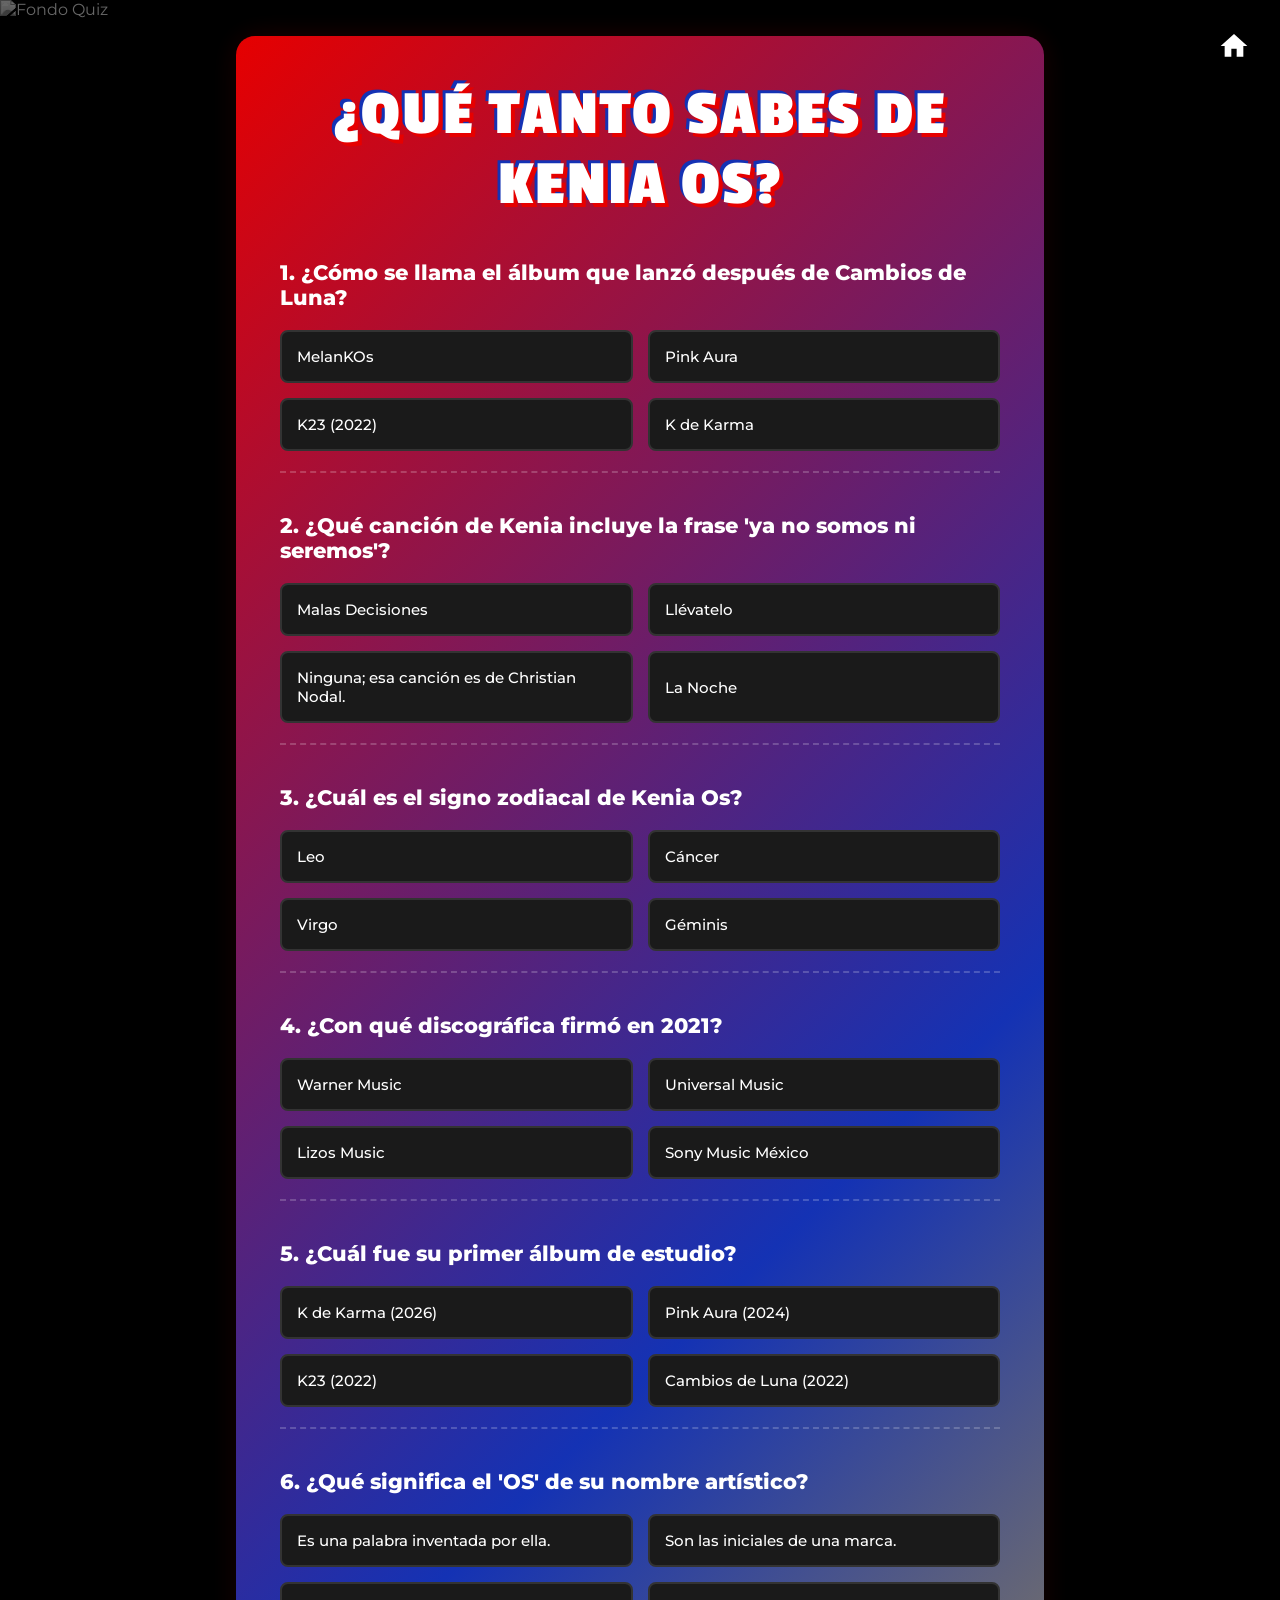
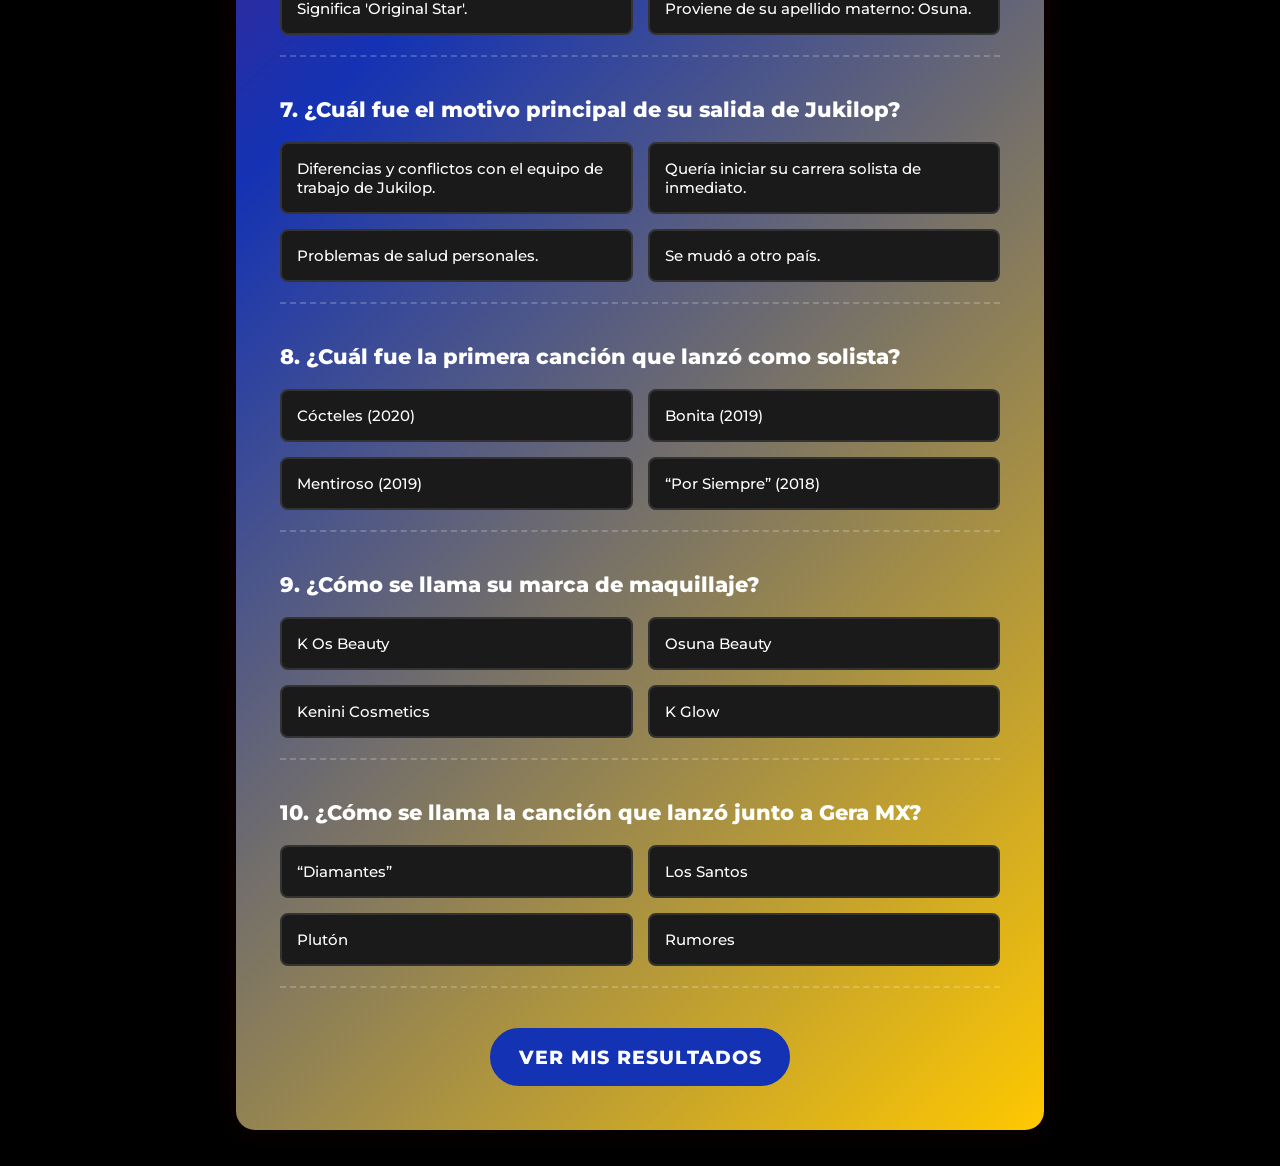
==== quiz.html @ 4f077325 "Add files via upload" ====
<!DOCTYPE html>
<html lang="es-MX">
<head>
    <meta charset="UTF-8">
    <meta name="viewport" content="width=device-width, initial-scale=1.0">
    <title>Quiz Kenini - K OS GLOW</title>
    
    <link rel="stylesheet" href="styles.css">
    
    <link rel="preconnect" href="https://fonts.googleapis.com">
    <link rel="preconnect" href="https://fonts.gstatic.com" crossorigin>
    <link href="https://fonts.googleapis.com/css2?family=Montserrat:wght@500;700;800&family=Passion+One:wght@400;700&display=swap" rel="stylesheet">
</head>
<body class="quiz-page" style="background: #000000;">

    <img class="quiz-bg" src="images/conciertos.jpeg" alt="Fondo Quiz" aria-hidden="true">
    <a href="index.html" class="home-button-corner" aria-label="Volver al inicio">
        <svg xmlns="http://www.w3.org/2000/svg" width="32" height="32" fill="#ffffff" viewBox="0 0 24 24" style="filter: drop-shadow(0px 2px 4px rgba(0,0,0,0.8));">
            <path d="M10 20v-6h4v6h5v-8h3L12 3 2 12h3v8z"/>
        </svg>
    </a>

    <main class="quiz-container">
        <h1 class="quiz-main-title">¿Qué tanto sabes de Kenia Os?</h1>
        
        <div id="quiz-form"></div>
        
        <button id="submit-quiz-btn" class="submit-btn" style="display: none;">Ver mis resultados</button>

        <div id="quiz-results" class="results-box" style="display: none;">
            
            <img id="result-gif" src="" alt="Reacción" style="display: block; margin: 0 auto 20px auto; width: 100%; max-width: 240px; height: auto; border-radius: 12px; border: 3px solid #ffc800; box-shadow: 0 8px 20px rgba(0,0,0,0.6); object-fit: cover;">
            
            <h2 id="score-text"></h2>
            <p id="rank-text"></p>
            <button onclick="location.reload()" class="submit-btn reload-btn">VOLVER A INTENTAR</button>
        </div>
    </main>

    <script src="quiz.js"></script>
</body>
</html>
---- styles.css ----
/* =========================================
   1. VARIABLES Y RESET
   ========================================= */
:root {
    /* El color vino oscuro de tu diseño */
    --kos-red: #840000; 
    --kos-dark-red: #5a0000;
    --kos-font: 'Passion One', impact, sans-serif;
}

* {
    margin: 0;
    padding: 0;
    box-sizing: border-box;
}

body {
    background-color: #000000;
    font-family: var(--kos-font);
    overflow-x: hidden;
}

/* =========================================
   2. SECCIÓN PORTADA (HERO)
   ========================================= */
.kos-hero {
    position: relative;
    width: 100%;
    height: 60vh; /* Ocupa un 60% del alto de la pantalla */
    min-height: 400px;
    display: flex;
    align-items: center;
    overflow: hidden;
}

.kos-hero-bg {
    position: absolute;
    top: 0;
    left: 0;
    width: 100%;
    height: 100%;
    object-fit: cover;
    object-position: center top;
    z-index: 1;
}

/* Letras alineadas verticalmente a la izquierda */
.kos-vertical-title {
    position: relative;
    z-index: 2;
    display: flex;
    flex-direction: column;
    margin-left: 8%;
    font-size: clamp(3rem, 6vw, 5rem);
    color: var(--kos-red);
    line-height: 0.8;
    text-shadow: 2px 2px 5px rgba(0, 0, 0, 0.8); /* Sombra oscura para destacar */
}

/* --- SECCIÓN 2: CINTILLO (BANNER) --- */
.kos-banner {
    background-color: var(--kos-red);
    padding: 15px 20px;
    text-align: center;
}

.kos-banner h2 {
    font-size: clamp(2rem, 4vw, 3.5rem);
    color: var(--kos-red); /* Ahora el texto es rojo */
    -webkit-text-stroke: 2.5px #ffffff; /* Ahora el contorno es blanco */
    letter-spacing: 2px;
    margin: 0;
    /* Agregamos una pequeña sombra oscura para darle la misma profundidad que en tu imagen */
    text-shadow: 3px 3px 5px rgba(0, 0, 0, 0.4);
}

/* =========================================
   4. SECCIÓN TARJETAS (GRID)
   ========================================= */
.kos-menu-section {
    position: relative;
    padding: 60px 20px 100px;
    min-height: 60vh;
    display: flex;
    justify-content: center;
    overflow: hidden;
}

/* El fondo desenfocado */
.kos-blur-bg {
    position: absolute;
    top: 0;
    left: 0;
    width: 100%;
    height: 100%;
    object-fit: cover;
    filter: blur(20px); /* Efecto borroso idéntico al de Canva */
    opacity: 0.7;
    z-index: 1;
}

.kos-grid {
    position: relative;
    z-index: 10;
    display: grid;
    grid-template-columns: repeat(4, 1fr);
    gap: 20px;
    align-items: start; /* Alinea los elementos desde arriba para permitir el salto */
    max-width: 1100px;
    width: 100%;
}

/* Efecto escalonado para las tarjetas pares */
.kos-card.card-down {
    margin-top: 40px; 
}

.kos-card {
    display: flex;
    flex-direction: column;
    align-items: center;
    text-decoration: none;
    transition: transform 0.3s ease;
}

.kos-card:hover {
    transform: translateY(-8px);
}

.kos-card-img {
    width: 100%;
    aspect-ratio: 2 / 3;
    border: 3px solid #ffffff;
    border-radius: 10px;
    overflow: hidden;
    margin: 10px 0; /* Margen simétrico para separar del texto arriba o abajo */
    box-shadow: 0px 10px 20px rgba(0, 0, 0, 0.5);
}

.kos-card-img img {
    width: 100%;
    height: 100%;
    object-fit: cover;
    transition: transform 0.4s ease;
}

.kos-card:hover .kos-card-img img {
    transform: scale(1.05);
}

.kos-card h3 {
    font-size: clamp(1.5rem, 2vw, 2rem);
    color: #ffffff;
    -webkit-text-stroke: 1.5px var(--kos-dark-red); /* Trazo rojo oscuro */
    letter-spacing: 1px;
    margin: 0;
    text-shadow: 2px 2px 4px rgba(0,0,0,0.5); /* Le da un poco más de relieve */
}

/* =========================================
   5. DISEÑO RESPONSIVO (Tablets y Celulares)
   ========================================= */

@media (max-width: 900px) {
    .kos-grid {
        grid-template-columns: repeat(2, 1fr); /* Pasa a 2 columnas */
        gap: 40px;
    }
}

@media (max-width: 500px) {
    .kos-hero {
        height: 45vh; /* Se hace más chica la foto principal */
    }
    .kos-grid {
        grid-template-columns: 1fr; /* Pasa a 1 sola columna */
        gap: 50px;
    }
    .kos-card-img {
        max-width: 320px; /* Limita el tamaño en celulares para que no se vea gigante */
    }
}

@media (max-width: 500px) {
    .kos-hero {
        height: 45vh; 
    }
    .kos-grid {
        grid-template-columns: 1fr; 
        gap: 50px;
    }
    .kos-card.card-down {
        margin-top: 0; /* Quitamos el salto escalonado en celulares */
    }
    .kos-card-img {
        max-width: 320px; 
    }
}

/* =========================================
   6. SECCIÓN: HISTORIA (K-OS GLOW)
   ========================================= */

/* Fondo específico para esta página */
body.history-page {
    background-color: #fdf9f9; /* Color rosado/crema muy pálido */
    position: relative;
}

/* Botón flotante de "Home" */
.home-button {
    position: absolute;
    top: 25px;
    right: 30px;
    z-index: 100;
    transition: transform 0.3s ease;
}

.home-button:hover {
    transform: scale(1.1);
}

/* Imagen superior (recorte) */
.history-hero {
    width: 100%;
    height: 35vh; /* Ocupa el 35% superior de la pantalla */
    min-height: 250px;
    overflow: hidden;
    background-color: #000;
}

.history-hero img {
    width: 100%;
    height: 100%;
    object-fit: cover; /* Asegura que el GIF llene todo el ancho sin deformarse */
    object-position: center center; /* ¡Esta es la clave! Centra el GIF exactamente a la mitad */
}

/* Contenedor central del texto */
.history-content {
    max-width: 800px; /* Evita que el texto se haga muy largo en monitores */
    margin: 0 auto;
    padding: 50px 20px 80px;
    text-align: center;
    position: relative;
    z-index: 10;
}

.history-title {
    font-family: 'Montserrat', sans-serif;
    font-weight: 800;
    font-size: clamp(1.8rem, 4vw, 2.5rem);
    color: var(--kos-red);
    margin-bottom: 40px;
    letter-spacing: 1px;
}

.history-text {
    font-family: 'Montserrat', sans-serif;
    font-weight: 700;
    font-size: 1.15rem;
    line-height: 1.6;
    color: var(--kos-red);
    text-align: justify; /* Justificado como en tu diseño */
    margin-bottom: 20px;
}

/* --- BLOQUE: YOUTUBE ERA --- */
.youtube-era-box {
    display: flex;
    justify-content: center;
    align-items: center;
    gap: 15px;
    margin: 50px 0;
}

.yt-icon {
    width: clamp(70px, 10vw, 100px);
    height: auto;
    object-fit: contain;
}

.yt-text-group {
    display: flex;
    flex-direction: column;
    align-items: flex-end; /* Alinea la palabra ERA a la derecha de YouTube */
}

.yt-word {
    font-family: 'Passion One', impact, sans-serif;
    font-size: clamp(4rem, 8vw, 6rem);
    color: #000000;
    line-height: 0.8;
    letter-spacing: 2px;
}

.era-word {
    font-family: 'Montserrat', sans-serif;
    font-weight: 800;
    font-size: clamp(2rem, 4vw, 3rem);
    color: #000000;
    line-height: 0.9;
    letter-spacing: 1px;
}

/* --- DECORACIÓN INFERIOR --- */
.history-decoration {
    position: absolute;
    bottom: 0;
    right: 0;
    width: 100%;
    height: 150px;
    pointer-events: none;
    z-index: 1;
}

.history-decoration img {
    width: 100%;
    height: 100%;
    object-fit: cover;
    opacity: 0.8; /* Si pones un png de estrellitas y un corazón, esto lo hace sutil */
}

/* Adaptación para celulares */
@media (max-width: 600px) {
    .history-text {
        text-align: center; /* En celulares se lee mejor centrado que justificado */
    }
    .youtube-era-box {
        flex-direction: column; /* Apila el botón y el texto */
        gap: 10px;
    }
    .yt-text-group {
        align-items: center; /* Centra el texto */
    }
}

/* =========================================
   7. SECCIÓN: DISCOGRAFÍA (PRE-MENÚ)
   ========================================= */

body.discography-page {
    margin: 0;
    padding: 0;
    height: 100vh; /* Ocupa exactamente el 100% del alto de la pantalla */
    width: 100vw;
    background-color: #0a0a0a;
    display: flex;
    justify-content: center;
    align-items: center;
    overflow: hidden; /* Elimina cualquier barra de scroll */
    position: relative;
}

/* La imagen de Kenia de fondo */
.disco-bg {
    position: absolute;
    top: 0;
    left: 0;
    width: 100%;
    height: 100%;
    object-fit: cover;
    /* 50% centra la imagen a lo ancho. 
       Cambia el 15% para moverla hacia arriba o hacia abajo a tu gusto */
    object-position: 50% 15%; 
    opacity: 0.55; 
    z-index: 1;
}

/* Garabatos decorativos */
.deco-squizzle {
    position: absolute;
    z-index: 5;
    pointer-events: none; /* Permite hacer clic "a través" de ellos sin que estorben */
    width: clamp(100px, 20vw, 250px);
}

.deco-top-left {
    top: 30px;
    left: 30px;
}

.deco-bottom-right {
    bottom: 30px;
    right: 30px;
}

/* Botón flotante de Home específico para esta pantalla */
.discography-page .home-button {
    position: absolute;
    top: 30px;
    right: 30px;
    z-index: 20;
}

/* Contenedor apilado de los álbumes */
/* Contenedor apilado de los álbumes */
.album-menu {
    position: relative;
    z-index: 10;
    display: flex;
    flex-direction: column;
    /* Reducimos el espacio entre los logos para que queden más juntos */
    gap: clamp(10px, 2.5vh, 25px); 
    align-items: center;
    justify-content: center;
    height: 100%;
    width: 100%;
    padding: 20px;
}

.album-link {
    display: block;
    transition: transform 0.3s ease, filter 0.3s ease;
}

.album-link img {
    /* Aumentamos significativamente el tamaño base y máximo de los logos */
    width: clamp(250px, 45vw, 480px); 
    height: auto;
    /* Límite de altura para asegurar que los 4 logos quepan sin hacer scroll vertical */
    max-height: 18vh; 
    object-fit: contain;
    /* Sombra oscura para separar el logo 3D del fondo */
    filter: drop-shadow(0px 10px 15px rgba(0, 0, 0, 0.8)); 
}

/* Efecto de iluminación y zoom al pasar el ratón */
.album-link:hover {
    transform: scale(1.1);
    /* Cambia la sombra oscura por un resplandor blanco suave */
    filter: drop-shadow(0px 0px 15px rgba(255, 255, 255, 0.4)); 
}

/* =========================================
   8. PLANTILLA MAESTRA DE ÁLBUMES
   ========================================= */


/* =========================================
   8. PLANTILLA MAESTRA DE ÁLBUMES
   ========================================= */

body.album-master-page {
    background-color: #050505; /* Fondo negro por defecto */
    color: #ffffff;
    font-family: 'Montserrat', sans-serif;
    margin: 0;
    padding: 0;
    min-height: 100vh;
    position: relative;
}

/* --- LA IMAGEN DE FONDO ESTRELLADO --- */
.album-bg {
    position: fixed; /* Hace que el fondo se quede quieto al hacer scroll */
    top: 0;
    left: 0;
    width: 100vw;
    height: 100vh;
    object-fit: cover;
    object-position: 50% 15%;
    z-index: 0; /* Lo manda hasta el fondo */
    opacity: 0.6; /* Oscurece un poco las estrellas para que el texto se lea perfecto */
    pointer-events: none; /* Evita que la imagen estorbe al hacer clic */
}

/* IMPORTANTE: Ajustamos el contenedor para que pase por encima del fondo */
.album-detail-container {
    position: relative;
    z-index: 10; /* Asegura que el contenido pase por encima de las estrellas */
    max-width: 900px;
    margin: 0 auto;
    padding: 60px 20px 80px;
    display: flex;
    flex-direction: column;
    align-items: center;
}

body.album-master-page {
    background-color: #050505;
    /* Si tienes una foto del espacio/estrellas, pon la ruta aquí: */
    background-image: url('images/fondo_estrellas.jpg'); 
    background-size: cover;
    background-position: center;
    background-attachment: fixed; /* El fondo se queda quieto al hacer scroll */
    color: #ffffff;
    font-family: 'Montserrat', sans-serif;
    margin: 0;
    padding: 0;
    min-height: 100vh;
    position: relative;
}

/* Botón flotante de la casita */
.home-button-corner {
    position: absolute;
    top: 30px;
    right: 30px;
    z-index: 100;
    transition: transform 0.3s ease;
}

.home-button-corner:hover {
    transform: scale(1.1);
}

/* Contenedor central */
.album-detail-container {
    max-width: 900px;
    margin: 0 auto;
    padding: 60px 20px 80px;
    display: flex;
    flex-direction: column;
    align-items: center;
}

/* Logo superior */
.album-logo-wrapper {
    margin-bottom: 25px;
}

.album-logo-wrapper img {
    width: clamp(200px, 30vw, 350px);
    height: auto;
    filter: drop-shadow(0px 5px 15px rgba(255, 255, 255, 0.2)); /* Ligero resplandor */
}

/* Párrafo introductorio centrado y en negrita */
.album-lead-text {
    font-size: clamp(1.1rem, 2.5vw, 1.4rem);
    font-weight: 800;
    text-align: center;
    max-width: 750px;
    margin-bottom: 60px;
    line-height: 1.5;
    text-shadow: 2px 2px 4px rgba(0, 0, 0, 0.8);
}

/* Cuadrícula para el zig-zag */
.album-info-grid {
    display: grid;
    grid-template-columns: 1fr 1fr; /* Divide en dos columnas exactas */
    gap: 50px 60px; /* Separación vertical y horizontal */
    align-items: center;
    width: 100%;
}

.info-text p {
    font-size: 1.05rem;
    line-height: 1.7;
    text-align: justify;
    font-weight: 500;
    margin: 0;
}

.info-image {
    display: flex;
    justify-content: center;
}

/* Estilo para las fotos normales (borde blanco y esquinas redondas) */
.info-image.bordered img {
    width: 100%;
    max-width: 380px;
    border-radius: 15px;
    border: 3px solid #ffffff;
    box-shadow: 0 10px 20px rgba(0, 0, 0, 0.5);
}

/* Estilo para imágenes PNG sin fondo (como el gatito) */
.info-image.transparent img {
    width: 100%;
    max-width: 250px; /* Lo limitamos para que no se vea gigante */
    filter: drop-shadow(0 10px 15px rgba(0, 0, 0, 0.5));
}



/* Adaptación para celulares */
@media (max-width: 600px) {
    .album-top-tracks {
        padding: 30px 15px;
    }
    .track-item {
        padding: 12px 10px;
    }
    .track-name {
        font-size: 0.95rem;
    }
    .track-views {
        font-size: 0.85rem;
    }
}

/* =========================================
   9. SECCIÓN TOP CANCIONES
   ========================================= */

.album-top-tracks {
    width: 100%;
    max-width: 800px;
    margin-top: 80px; /* Separación de la cuadrícula de arriba */
    background-color: rgba(0, 0, 0, 0.4); /* Fondo negro semitransparente */
    border-radius: 15px;
    padding: 40px;
    border: 1px solid rgba(255, 255, 255, 0.1);
    /* Efecto de cristal esmerilado con el fondo de estrellas */
    backdrop-filter: blur(10px); 
    -webkit-backdrop-filter: blur(10px);
}

/* Título de la sección en azul */
.tracks-heading {
    font-family: var(--kos-font);
    font-size: clamp(2rem, 4vw, 3rem);
    color: #00d2ff; /* Color azul cian */
    margin-bottom: 5px;
    letter-spacing: 1px;
    text-align: center;
}

.tracks-subtitle {
    font-size: 0.9rem;
    color: #aaaaaa;
    text-align: center;
    margin-bottom: 30px;
    font-style: italic;
}

/* El contenedor de la lista */
.track-list {
    display: flex;
    flex-direction: column;
    gap: 10px; /* Espacio entre canciones */
}

/* Fila de canción convertida en enlace */
.track-item {
    display: flex;
    justify-content: space-between; /* Manda el lado izquierdo a un lado y las vistas al otro */
    align-items: center;
    padding: 15px 20px;
    border-radius: 8px;
    text-decoration: none; /* Evita que el texto del enlace salga subrayado */
    transition: background-color 0.3s ease, transform 0.2s ease;
}

.track-item:hover {
    background-color: rgba(255, 255, 255, 0.08); /* Brilla un poco al pasar el mouse */
    transform: scale(1.02); /* Efecto de botón al pasar el mouse */
}

.track-left {
    display: flex;
    align-items: center;
    gap: 20px;
}

/* Números en azul */
.track-number {
    font-family: var(--kos-font);
    font-size: 1.5rem;
    color: #00d2ff; /* Color azul cian */
    width: 25px; /* Fija un ancho para que todos los números queden alineados */
    text-align: right;
}

.track-name {
    font-weight: 700;
    font-size: 1.1rem;
    color: #ffffff;
}

.track-right {
    font-weight: 600;
    font-size: 1rem;
    color: #cccccc;
}

.track-views {
    letter-spacing: 0.5px;
}

/* Adaptación para celulares */
@media (max-width: 600px) {
    .album-top-tracks {
        padding: 30px 15px;
    }
    .track-item {
        padding: 12px 10px;
    }
    .track-name {
        font-size: 0.95rem;
    }
    .track-views {
        font-size: 0.85rem;
    }
}

/* =========================================
   10. SECCIÓN: PRODUCTOS
   ========================================= */

body.products-page {
    margin: 0;
    padding: 0;
    background-color: #000000;
    min-height: 100vh;
    overflow-x: hidden; /* Evita scroll horizontal si las fotos son muy grandes */
}

/* El contenedor divide la pantalla en 4 partes iguales */
.products-container {
    display: flex;
    flex-direction: column;
    width: 100%;
    height: 100vh; /* Ocupa siempre el 100% de la pantalla */
    min-height: 800px; /* Tamaño mínimo para que no colapse en pantallas chiquitas */
}

.product-banner {
    position: relative;
    flex: 1; /* Reparte el espacio vertical por igual */
    display: flex;
    align-items: center;
    text-decoration: none;
    transition: filter 0.3s ease;
}

.product-banner:hover {
    filter: brightness(1.15); /* Ilumina la franja al pasar el mouse */
}

/* DEGRADADOS (Efecto Tubo de Luz) */
.bg-blue {
    background: linear-gradient(to bottom, #00173d 0%, #0072ff 50%, #000a1a 100%);
}
.bg-grey {
    background: linear-gradient(to bottom, #111111 0%, #8a8a8a 50%, #050505 100%);
}
.bg-red {
    background: linear-gradient(to bottom, #3a0000 0%, #d40000 50%, #1a0000 100%);
}
.bg-darkred {
    background: linear-gradient(to bottom, #1a0000 0%, #600000 50%, #0a0000 100%);
}

/* TÍTULOS DE LOS PRODUCTOS */
.product-title {
    font-family: var(--kos-font);
    font-size: clamp(3rem, 7vw, 6.5rem);
    color: #ffffff;
    /* Efecto de subrayado grueso */
    text-decoration: underline;
    text-underline-offset: 10px;
    text-decoration-thickness: 6px;
    z-index: 2;
    margin: 0;
    text-shadow: 2px 5px 15px rgba(0, 0, 0, 0.7); /* Sombra para que se lea perfecto */
}

/* Alineaciones alternadas */
.title-left { margin-left: 15%; margin-right: auto; }
.title-right { margin-right: 15%; margin-left: auto; }

/* IMÁGENES QUE SOBRESALEN */
.product-img {
    position: absolute;
    height: 130%; /* Supera el 100% para salirse de su propia franja */
    z-index: 10; /* Las pone por encima de todos los fondos */
    object-fit: contain;
    transition: transform 0.4s ease;
    filter: drop-shadow(0px 15px 20px rgba(0, 0, 0, 0.8)); /* Sombra a la imagen */
    pointer-events: none; /* ¡MAGIA! El clic atraviesa la foto y activa la franja */
}

.product-banner:hover .product-img {
    transform: scale(1.08) rotate(2deg); /* Pequeño salto juguetón al hacer hover */
}

/* Posiciones de las imágenes */
.img-left { left: 8%; top: -15%; }
.img-right { right: 8%; top: -15%; }

/* POSICIONES DOBLES PARA K DE KARMA MERCH */
.img-kkarma-back {
    right: 2%; /* Pegado a la derecha */
    top: -15%;
    z-index: 10; /* Nivel base */
}

.img-kkarma-front {
    right: 18%; /* Más a la izquierda para no tapar todo el vinilo */
    top: -5%; /* Un poco más abajo */
    z-index: 11; /* Por encima del vinilo */
    height: 120%; /* Ajuste de tamaño para el monito */
}

/* ADAPTACIÓN PARA CELULARES - K DE KARMA DOBLE */
@media (max-width: 768px) {
    .img-kkarma-back { 
        right: -5%; 
        height: 100%; 
    }
    .img-kkarma-front { 
        right: 12%; 
        height: 100%; 
    }
}

/* ADAPTACIÓN PARA CELULARES */
@media (max-width: 768px) {
    .products-container {
        height: auto; /* Permite que fluya normal en celular */
        min-height: 100vh;
    }
    .product-banner {
        height: 25vh; /* Cada franja ocupa 1/4 de la pantalla */
        min-height: 200px;
    }
    .title-left { margin-left: 5%; }
    .title-right { margin-right: 5%; }
    .product-title {
        text-underline-offset: 4px;
        text-decoration-thickness: 3px;
    }
    .product-img {
        height: 110%; /* Se encogen un poco en móvil para no tapar los textos */
    }
    .img-left { left: 2%; }
    .img-right { right: 2%; }
}

/* Adaptación para celulares */
@media (max-width: 768px) {
    .album-info-grid {
        grid-template-columns: 1fr; /* Pasa a una sola columna */
        gap: 40px;
    }
    
    .info-text p {
        text-align: center; /* En móvil se lee mejor centrado */
    }
}

/* =========================================
   11. SECCIÓN: CONCIERTOS
   ========================================= */

body.conciertos-page {
    margin: 0;
    padding: 0;
    background-color: #000000;
    min-height: 100vh;
    display: flex;
    align-items: center;
    justify-content: center;
    overflow-x: hidden;
}

/* Imagen de fondo fija */
.conciertos-bg {
    position: fixed;
    top: 0;
    left: 0;
    width: 100vw;
    height: 100vh;
    object-fit: cover;
    object-position: center; /* Ajusta a "top center" si quieres que priorice la parte de arriba */
    z-index: 0;
    opacity: 0.65; /* Oscurece la foto para resaltar las letras */
    pointer-events: none;
}

/* Contenedor Flexbox a dos columnas */
.conciertos-container {
    position: relative;
    z-index: 10;
    display: flex;
    flex-wrap: wrap;
    width: 100%;
    max-width: 1300px;
    padding: 60px 40px;
    align-items: center;
    justify-content: space-between;
    gap: 60px;
}

/* COLUMNA IZQUIERDA (Lista) */
.fechas-list {
    flex: 1.5; /* Ocupa un poco más de espacio que la imagen */
    min-width: 320px;
}

.fechas-list ul {
    list-style-type: disc;
    padding-left: 20px;
    margin: 0;
}

.fechas-list li {
    font-family: 'Montserrat', sans-serif;
    font-weight: 800; /* Letra extra gruesa */
    font-size: clamp(1.1rem, 2vw, 1.5rem); /* Se adapta al tamaño del monitor */
    line-height: 1.4;
    margin-bottom: 10px;
    letter-spacing: 0.5px;
    /* Sombra paralela pesada: clave para que se lea sobre la foto */
    text-shadow: 2px 2px 6px rgba(0, 0, 0, 1), -1px -1px 4px rgba(0, 0, 0, 0.8);
}

/* Fechas que ya pasaron */
.fechas-list li.past-date {
    color: #c41c1c; /* Un tono rojo sangre similar a tu diseño */
}

/* Fechas por venir */
.fechas-list li.upcoming-date {
    color: #ffffff;
}

/* COLUMNA DERECHA (Perrito) */
.conciertos-image {
    flex: 1;
    min-width: 300px;
    display: flex;
    justify-content: center;
}

.conciertos-image img {
    width: 100%;
    max-width: 420px;
    border-radius: 18px; /* Esquinas redondeadas */
    border: 4px solid #ffffff; /* Borde blanco */
    box-shadow: 0px 15px 30px rgba(0, 0, 0, 0.7);
    transition: transform 0.4s ease;
}

.conciertos-image img:hover {
    transform: scale(1.05) rotate(-2deg); /* Efecto sutil al pasar el mouse */
}

/* ADAPTACIÓN PARA CELULARES */
@media (max-width: 900px) {
    .conciertos-container {
        flex-direction: column-reverse; /* Pone la imagen arriba y el texto abajo en celular */
        padding: 80px 20px 40px;
        gap: 40px;
    }
    
    .fechas-list li {
        font-size: 1.05rem; /* Achica un poco el texto para que no desborde */
    }
}

/* =========================================
   13. BOTÓN DE ACCESO AL QUIZ (MENÚ)
   ========================================= */

/* Contenedor para centrar el botón debajo del menú */
.quiz-section-wrapper {
    width: 100%;
    display: flex;
    justify-content: center;
    margin-top: 50px; /* Espacio de separación con las 4 opciones de arriba */
    margin-bottom: 50px;
}

/* Estilo del botón */
.quiz-link-button {
    display: inline-block;
    padding: 15px 40px;
    background: linear-gradient(90deg, #ff0055, #d40000); /* Degradado rosa a rojo */
    color: #ffffff;
    font-family: 'Passion One', sans-serif; /* Usa la misma fuente gruesa de tus títulos */
    font-size: 1.8rem;
    text-decoration: none;
    border-radius: 50px; /* Bordes totalmente redondeados */
    box-shadow: 0 5px 20px rgba(255, 0, 85, 0.4); /* Sombra base */
    transition: transform 0.3s ease, box-shadow 0.3s ease, filter 0.3s ease;
    text-align: center;
    letter-spacing: 1px;
}

/* Animación al pasar el mouse */
.quiz-link-button:hover {
    transform: scale(1.05) translateY(-3px); /* Crece y flota un poco hacia arriba */
    box-shadow: 0 10px 30px rgba(255, 0, 85, 0.8); /* El resplandor se hace más intenso */
    filter: brightness(1.1); /* Se ilumina */
}

/* Adaptación para celulares */
@media (max-width: 600px) {
    .quiz-link-button {
        font-size: 1.4rem;
        padding: 15px 25px;
        width: 90%; /* Evita que choque con los bordes de la pantalla */
    }
}

/* =========================================
   12. SECCIÓN: QUIZ KENINI (ESTILO K DE KARMA)
   ========================================= */

body.quiz-page {
    margin: 0;
    padding: 0;
    background-color: #000000;
    color: #ffffff;
    font-family: 'Montserrat', sans-serif;
    min-height: 100vh;
    display: flex;
    justify-content: center;
    align-items: center;
    overflow-x: hidden;
}

/* Fondo GIF en Blanco y Negro (estilo foto central K de Karma) */
.quiz-bg {
    position: fixed;
    top: 0;
    left: 0;
    width: 100vw;
    height: 100vh;
    object-fit: cover;
    z-index: 0;
    opacity: 0.4; /* Oscurecido para que el quiz se lea bien */
    filter: grayscale(100%) contrast(120%); /* Lo vuelve blanco y negro contrastado */
    pointer-events: none;
}

/* Contenedor Principal del Quiz */
.quiz-container {
    position: relative;
    z-index: 10;
    background-color: #0a0a0a; /* Fondo casi negro sólido */
    border-radius: 15px;
    padding: 40px;
    margin: 40px 20px;
    max-width: 800px;
    width: 100%;
    box-shadow: 0 15px 40px rgba(0, 0, 0, 0.9), 0 0 30px rgba(230, 0, 0, 0.2);
}

/* El truco del borde degradado con los colores de K de Karma */
.quiz-container::before {
    content: "";
    position: absolute;
    top: -4px; bottom: -4px; left: -4px; right: -4px;
    /* Rojo, Azul Rey y Amarillo Mostaza */
    background: linear-gradient(135deg, #e60000 0%, #1432b4 50%, #ffc800 100%);
    z-index: -1;
    border-radius: 19px; /* Un poco mayor al del contenedor para que envuelva bien */
}

/* Título estilo Grungy/Pop Art */
.quiz-main-title {
    font-family: 'Passion One', sans-serif;
    font-size: clamp(2.5rem, 5vw, 4rem);
    text-align: center;
    color: #ffffff;
    text-transform: uppercase;
    margin-bottom: 40px;
    letter-spacing: 2px;
    /* Sombra doble: Roja y Azul */
    text-shadow: 4px 4px 0px #e60000, -3px -3px 0px #1432b4;
}

/* Preguntas y Opciones */
.question-block {
    margin-bottom: 40px;
    padding-bottom: 20px;
    border-bottom: 2px dashed rgba(255, 255, 255, 0.2);
}

.question-text {
    font-size: 1.3rem;
    font-weight: 800;
    margin-bottom: 20px;
    color: #ffffff;
}

.options-grid {
    display: grid;
    grid-template-columns: 1fr 1fr;
    gap: 15px;
}

.option-label {
    background-color: #1a1a1a;
    padding: 15px;
    border-radius: 8px;
    cursor: pointer;
    transition: all 0.3s ease;
    border: 2px solid #333333;
    display: flex;
    align-items: center;
    font-size: 0.95rem;
    font-weight: 500;
}

/* Efecto hover con los colores de la paleta */
.option-label:hover {
    background-color: #2a2a2a;
    border-color: #ffc800; /* Borde amarillo al pasar el mouse */
}

.option-label input[type="radio"] {
    display: none;
}

/* Estilo cuando la opción está seleccionada */
.option-label.selected {
    background-color: #e60000; /* Fondo rojo fuerte */
    border-color: #e60000;
    color: #ffffff;
    font-weight: 700;
    box-shadow: 0 5px 15px rgba(230, 0, 0, 0.5);
    transform: scale(1.02);
}

/* Botones de acción */
.submit-btn {
    display: block;
    width: 100%;
    max-width: 300px;
    margin: 30px auto 0;
    padding: 15px;
    background-color: #1432b4; /* Azul Rey */
    color: white;
    font-family: 'Montserrat', sans-serif;
    font-weight: 800;
    font-size: 1.2rem;
    border: 2px solid #1432b4;
    border-radius: 50px;
    cursor: pointer;
    transition: all 0.3s ease;
    text-transform: uppercase;
    letter-spacing: 1px;
}

.submit-btn:hover { 
    background-color: transparent;
    color: #1432b4;
    box-shadow: 0 0 20px rgba(20, 50, 180, 0.6);
}

.reload-btn { 
    background-color: #ffc800; /* Amarillo */
    color: #000; 
    border-color: #ffc800;
}
.reload-btn:hover {
    background-color: transparent;
    color: #ffc800;
    box-shadow: 0 0 20px rgba(255, 200, 0, 0.6);
}

/* Resultados */
.results-box {
    text-align: center;
    padding: 40px 20px;
    background-color: rgba(20, 50, 180, 0.1);
    border-radius: 15px;
    border: 2px dashed #1432b4;
    animation: fadeIn 0.5s ease;
}

/* Estilo forzado para el GIF de resultados */
#result-gif {
    display: block !important;
    margin: 0 auto 20px auto !important; /* Lo centra y empuja el texto hacia abajo */
    width: 100% !important;
    max-width: 250px !important; /* Evita que se haga gigante */
    height: auto !important;
    border-radius: 10px !important;
    border: 3px solid #ffc800 !important; /* El borde amarillo */
    box-shadow: 0 5px 15px rgba(0, 0, 0, 0.6) !important;
    position: relative !important;
    z-index: 20 !important;
    opacity: 1 !important;
    filter: none !important;
}
.result-gif-style {
    width: 100%;
    max-width: 280px; 
    border-radius: 15px;
    margin-bottom: 20px;
    border: 3px solid #ffc800;
    box-shadow: 0 10px 20px rgba(0, 0, 0, 0.5);
    object-fit: cover;
}


#score-text { font-family: 'Passion One', sans-serif; font-size: 4.5rem; margin: 0 0 10px; color: #ffc800; }
#rank-text { font-size: 1.5rem; font-weight: 800; color: #ffffff; margin-bottom: 30px; }

@media (max-width: 600px) {
    .options-grid { grid-template-columns: 1fr; }
    .quiz-container { margin: 80px 15px 20px; padding: 30px 20px; }
}

@keyframes fadeIn { from { opacity: 0; transform: translateY(20px); } to { opacity: 1; transform: translateY(0); } }
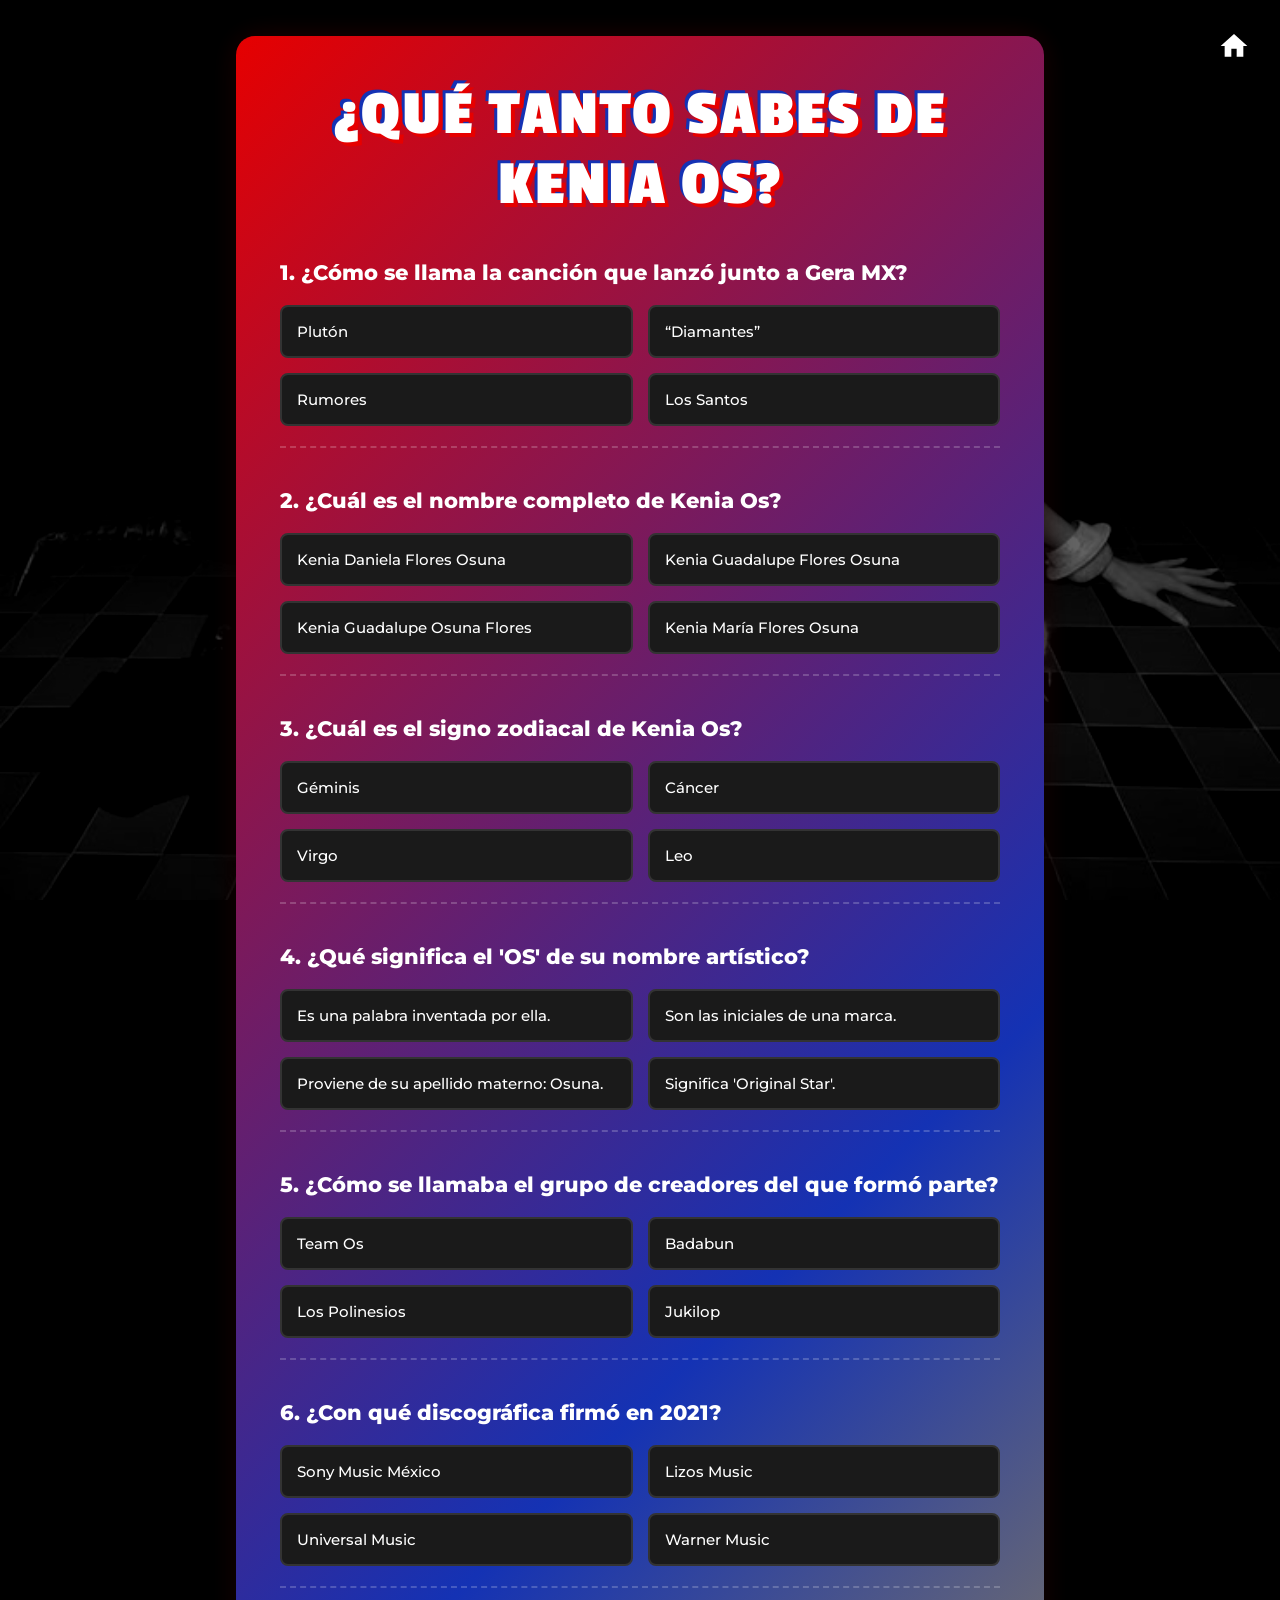
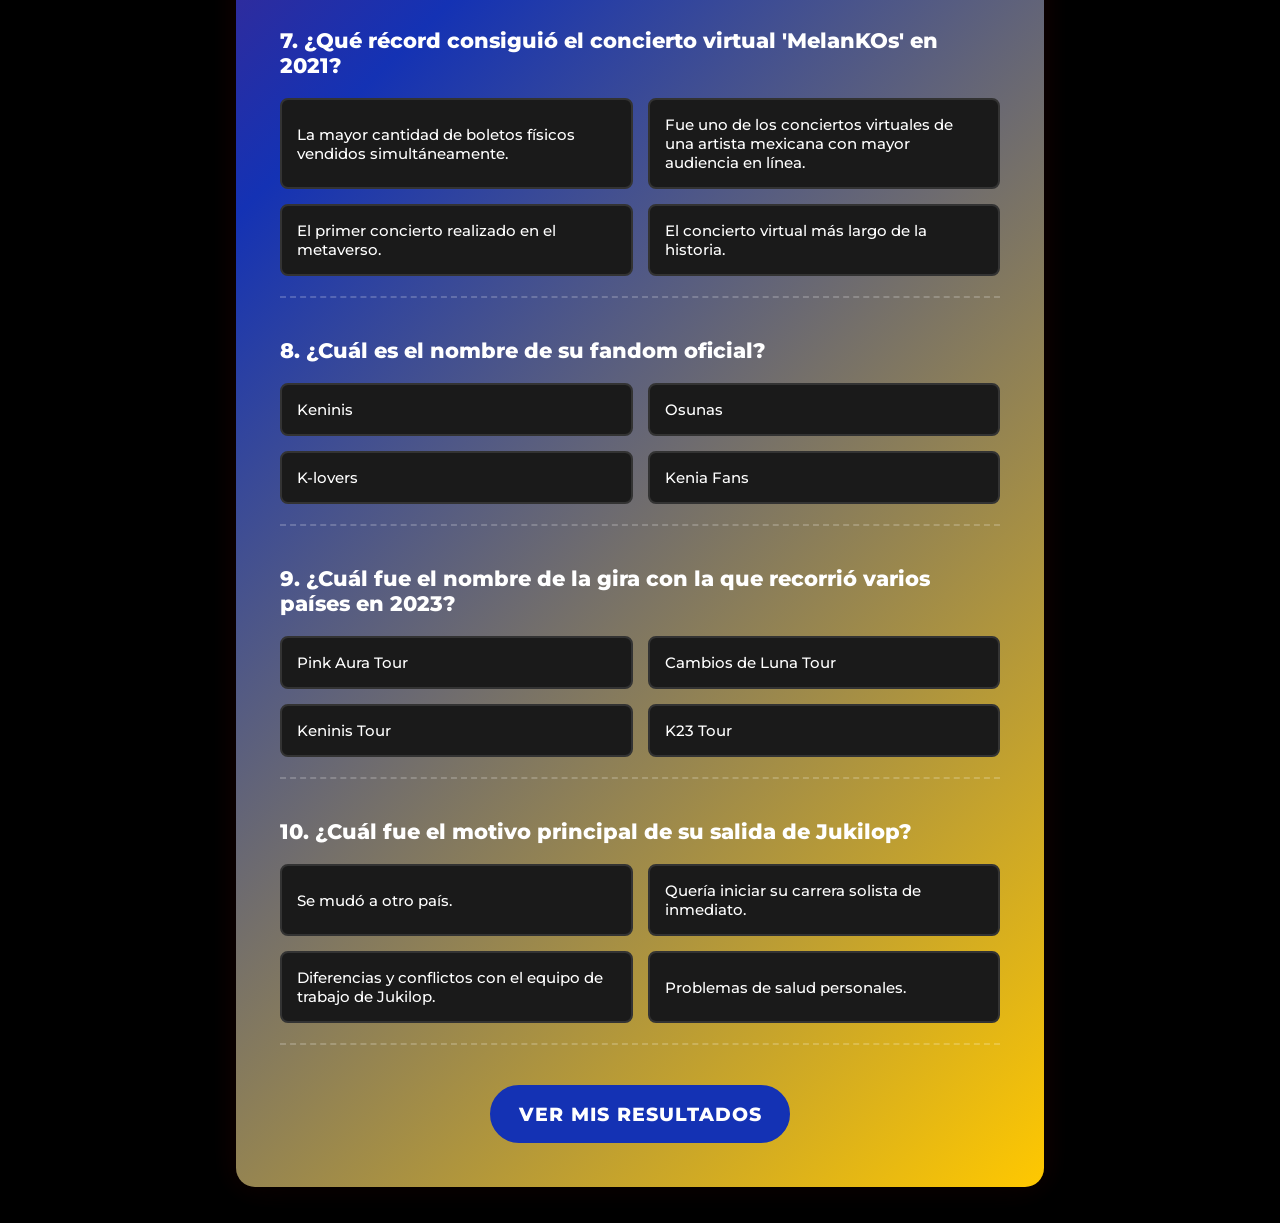
==== commit 52f62ee2: "Update quiz.html" ====
--- a/quiz.html
+++ b/quiz.html
@@ -37,6 +37,9 @@
         </div>
     </main>
 
+    <script src="https://www.gstatic.com/firebasejs/10.8.0/firebase-app-compat.js"></script>
+    <script src="https://www.gstatic.com/firebasejs/10.8.0/firebase-firestore-compat.js"></script>
+
     <script src="quiz.js"></script>
 </body>
-</html>+</html>
